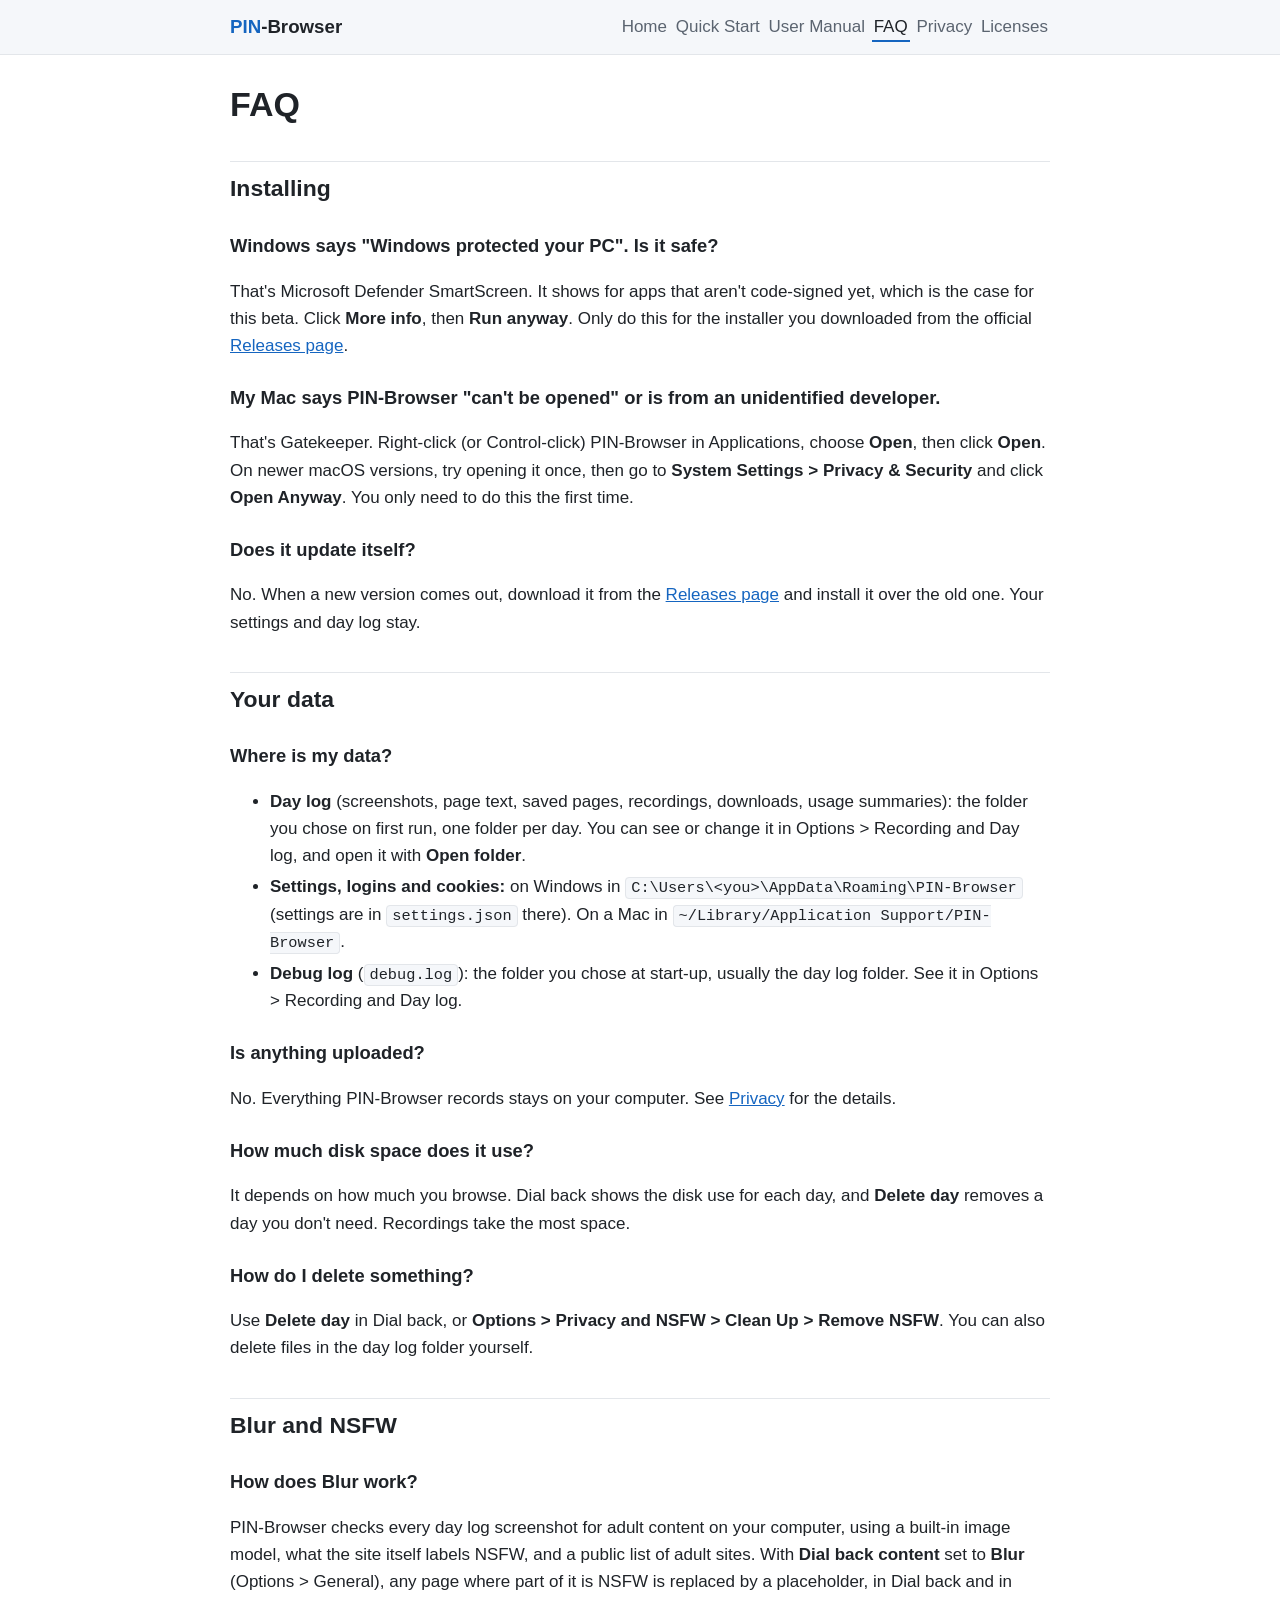
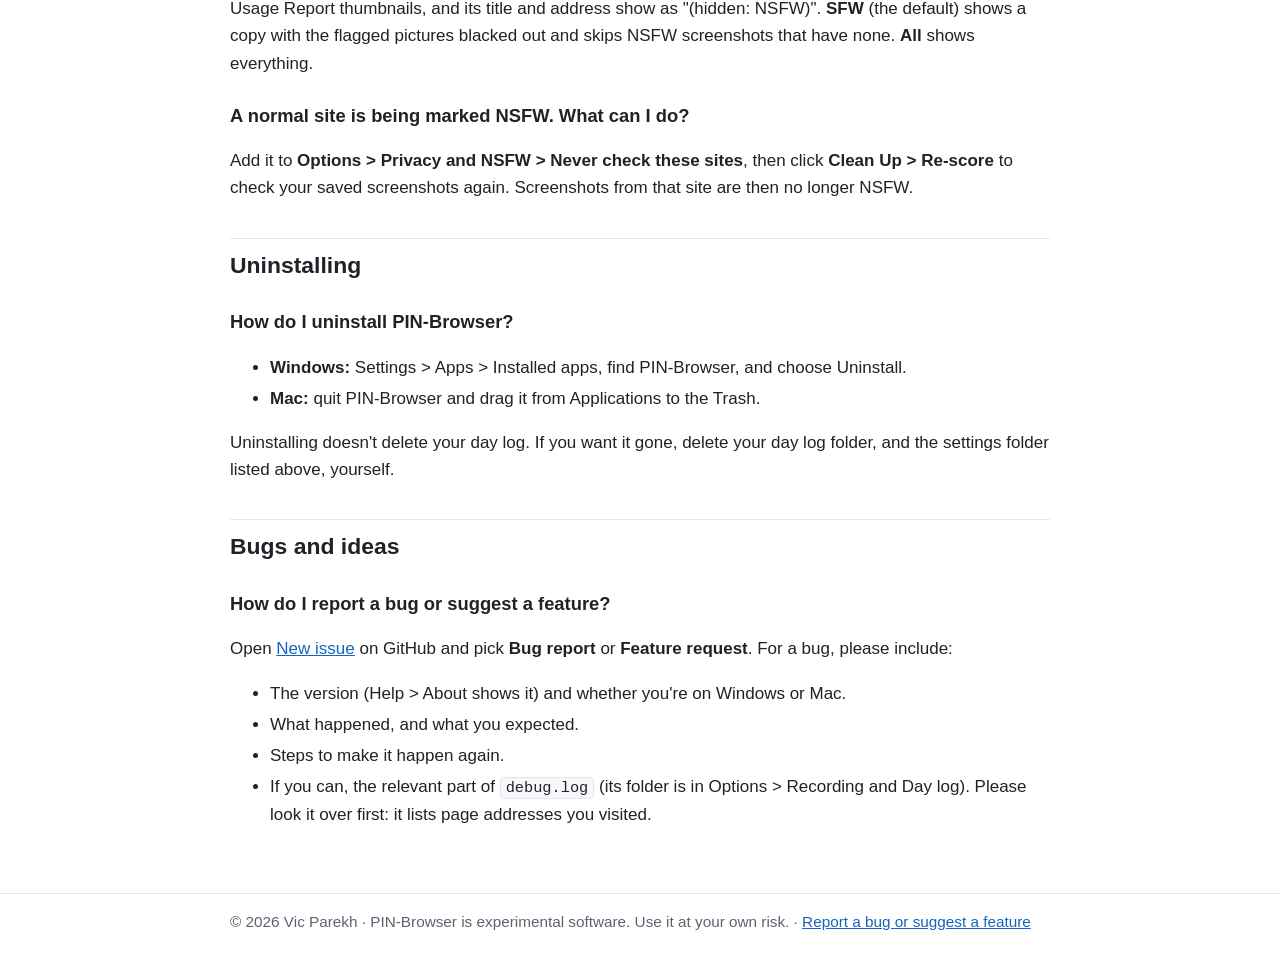
==== faq.html @ 9741715a "Add the PIN-Browser documentation site at the repo root. GitHub Pages can serve these pages from mai" ====
<!DOCTYPE html>
<html lang="en">
<head>
  <meta charset="utf-8">
  <meta name="viewport" content="width=device-width, initial-scale=1">
  <title>FAQ - PIN-Browser</title>
  <link rel="stylesheet" href="style.css">
</head>
<body>
<header class="site">
  <div class="wrap">
    <a class="brand" href="index.html"><span>PIN</span>-Browser</a>
    <nav>
      <a href="index.html">Home</a>
      <a href="quickstart.html">Quick Start</a>
      <a href="manual.html">User Manual</a>
      <a href="faq.html" class="here">FAQ</a>
      <a href="privacy.html">Privacy</a>
      <a href="licenses.html">Licenses</a>
    </nav>
  </div>
</header>
<main class="wrap">
<h1>FAQ</h1>

<h2>Installing</h2>
<h3>Windows says "Windows protected your PC". Is it safe?</h3>
<p>That's Microsoft Defender SmartScreen. It shows for apps that aren't code-signed yet, which is the case for this beta. Click <strong>More info</strong>, then <strong>Run anyway</strong>. Only do this for the installer you downloaded from the official <a href="https://github.com/vic-parekh/pin-browser-site/releases">Releases page</a>.</p>
<h3>My Mac says PIN-Browser "can't be opened" or is from an unidentified developer.</h3>
<p>That's Gatekeeper. Right-click (or Control-click) PIN-Browser in Applications, choose <strong>Open</strong>, then click <strong>Open</strong>. On newer macOS versions, try opening it once, then go to <strong>System Settings &gt; Privacy &amp; Security</strong> and click <strong>Open Anyway</strong>. You only need to do this the first time.</p>
<h3>Does it update itself?</h3>
<p>No. When a new version comes out, download it from the <a href="https://github.com/vic-parekh/pin-browser-site/releases">Releases page</a> and install it over the old one. Your settings and day log stay.</p>

<h2>Your data</h2>
<h3>Where is my data?</h3>
<ul>
  <li><strong>Day log</strong> (screenshots, page text, saved pages, recordings, downloads, usage summaries): the folder you chose on first run, one folder per day. You can see or change it in Options &gt; Recording and Day log, and open it with <strong>Open folder</strong>.</li>
  <li><strong>Settings, logins and cookies:</strong> on Windows in <code>C:\Users\&lt;you&gt;\AppData\Roaming\PIN-Browser</code> (settings are in <code>settings.json</code> there). On a Mac in <code>~/Library/Application Support/PIN-Browser</code>.</li>
  <li><strong>Debug log</strong> (<code>debug.log</code>): the folder you chose at start-up, usually the day log folder. See it in Options &gt; Recording and Day log.</li>
</ul>
<h3>Is anything uploaded?</h3>
<p>No. Everything PIN-Browser records stays on your computer. See <a href="privacy.html">Privacy</a> for the details.</p>
<h3>How much disk space does it use?</h3>
<p>It depends on how much you browse. Dial back shows the disk use for each day, and <strong>Delete day</strong> removes a day you don't need. Recordings take the most space.</p>
<h3>How do I delete something?</h3>
<p>Use <strong>Delete day</strong> in Dial back, or <strong>Options &gt; Privacy and NSFW &gt; Clean Up &gt; Remove NSFW</strong>. You can also delete files in the day log folder yourself.</p>

<h2>Blur and NSFW</h2>
<h3>How does Blur work?</h3>
<p>PIN-Browser checks every day log screenshot for adult content on your computer, using a built-in image model, what the site itself labels NSFW, and a public list of adult sites. With <strong>Dial back content</strong> set to <strong>Blur</strong> (Options &gt; General), any page where part of it is NSFW is replaced by a placeholder, in Dial back and in Usage Report thumbnails, and its title and address show as "(hidden: NSFW)". <strong>SFW</strong> (the default) shows a copy with the flagged pictures blacked out and skips NSFW screenshots that have none. <strong>All</strong> shows everything.</p>
<h3>A normal site is being marked NSFW. What can I do?</h3>
<p>Add it to <strong>Options &gt; Privacy and NSFW &gt; Never check these sites</strong>, then click <strong>Clean Up &gt; Re-score</strong> to check your saved screenshots again. Screenshots from that site are then no longer NSFW.</p>

<h2>Uninstalling</h2>
<h3>How do I uninstall PIN-Browser?</h3>
<ul>
  <li><strong>Windows:</strong> Settings &gt; Apps &gt; Installed apps, find PIN-Browser, and choose Uninstall.</li>
  <li><strong>Mac:</strong> quit PIN-Browser and drag it from Applications to the Trash.</li>
</ul>
<p>Uninstalling doesn't delete your day log. If you want it gone, delete your day log folder, and the settings folder listed above, yourself.</p>

<h2>Bugs and ideas</h2>
<h3>How do I report a bug or suggest a feature?</h3>
<p>Open <a href="https://github.com/vic-parekh/pin-browser-site/issues/new/choose">New issue</a> on GitHub and pick <strong>Bug report</strong> or <strong>Feature request</strong>. For a bug, please include:</p>
<ul>
  <li>The version (Help &gt; About shows it) and whether you're on Windows or Mac.</li>
  <li>What happened, and what you expected.</li>
  <li>Steps to make it happen again.</li>
  <li>If you can, the relevant part of <code>debug.log</code> (its folder is in Options &gt; Recording and Day log). Please look it over first: it lists page addresses you visited.</li>
</ul>

</main>
<footer class="site">
  <div class="wrap">&copy; 2026 Vic Parekh &middot; PIN-Browser is experimental software. Use it at your own risk. &middot; <a href="https://github.com/vic-parekh/pin-browser-site/issues/new/choose">Report a bug or suggest a feature</a></div>
</footer>
</body>
</html>
---- style.css ----
/* PIN-Browser docs site: one shared stylesheet */
:root { --ink: #1f2328; --muted: #5b6470; --accent: #1565c0; --line: #e3e6ea; --bg: #ffffff; --soft: #f5f7fa; }
* { box-sizing: border-box; }
html { font-size: 17px; }
body { margin: 0; color: var(--ink); background: var(--bg); font-family: -apple-system, "Segoe UI", Roboto, Helvetica, Arial, sans-serif; line-height: 1.6; }
header.site { border-bottom: 1px solid var(--line); background: var(--soft); }
header.site .wrap { display: flex; flex-wrap: wrap; align-items: center; gap: 6px 18px; padding: 12px 20px; }
header.site .brand { font-weight: 700; font-size: 1.1rem; color: var(--ink); text-decoration: none; margin-right: auto; }
header.site .brand span { color: var(--accent); }
nav a { color: var(--muted); text-decoration: none; padding: 4px 2px; border-bottom: 2px solid transparent; }
nav a:hover { color: var(--ink); }
nav a.here { color: var(--ink); border-bottom-color: var(--accent); }
.wrap { max-width: 860px; margin: 0 auto; }
main.wrap { padding: 28px 20px 48px; }
h1 { font-size: 2rem; line-height: 1.25; margin: 0 0 12px; }
h2 { font-size: 1.35rem; margin: 36px 0 10px; padding-top: 8px; border-top: 1px solid var(--line); }
h3 { font-size: 1.08rem; margin: 24px 0 6px; }
p.lead { font-size: 1.12rem; color: var(--muted); }
a { color: var(--accent); }
code, kbd { font-family: ui-monospace, Consolas, Menlo, monospace; font-size: .9em; background: var(--soft); border: 1px solid var(--line); border-radius: 4px; padding: 1px 5px; }
kbd { white-space: nowrap; }
table { border-collapse: collapse; width: 100%; margin: 10px 0 18px; font-size: .95rem; }
th, td { border-bottom: 1px solid var(--line); padding: 8px 10px; text-align: left; vertical-align: top; }
th { background: var(--soft); }
.note { background: #fff8e1; border: 1px solid #ffe082; border-radius: 8px; padding: 12px 16px; margin: 16px 0; }
.good { background: #e8f5e9; border: 1px solid #a5d6a7; border-radius: 8px; padding: 12px 16px; margin: 16px 0; }
.cards { display: grid; grid-template-columns: repeat(auto-fit, minmax(230px, 1fr)); gap: 14px; margin: 18px 0; }
.card { border: 1px solid var(--line); border-radius: 10px; padding: 14px 16px; background: var(--bg); }
.card h3 { margin-top: 0; }
.button { display: inline-block; background: var(--accent); color: #fff; text-decoration: none; padding: 10px 18px; border-radius: 8px; font-weight: 600; }
.button:hover { background: #0d47a1; }
ol li, ul li { margin: 4px 0; }
footer.site { border-top: 1px solid var(--line); color: var(--muted); font-size: .9rem; }
footer.site .wrap { padding: 16px 20px 28px; }
@media (max-width: 600px) { html { font-size: 16px; } h1 { font-size: 1.6rem; } }
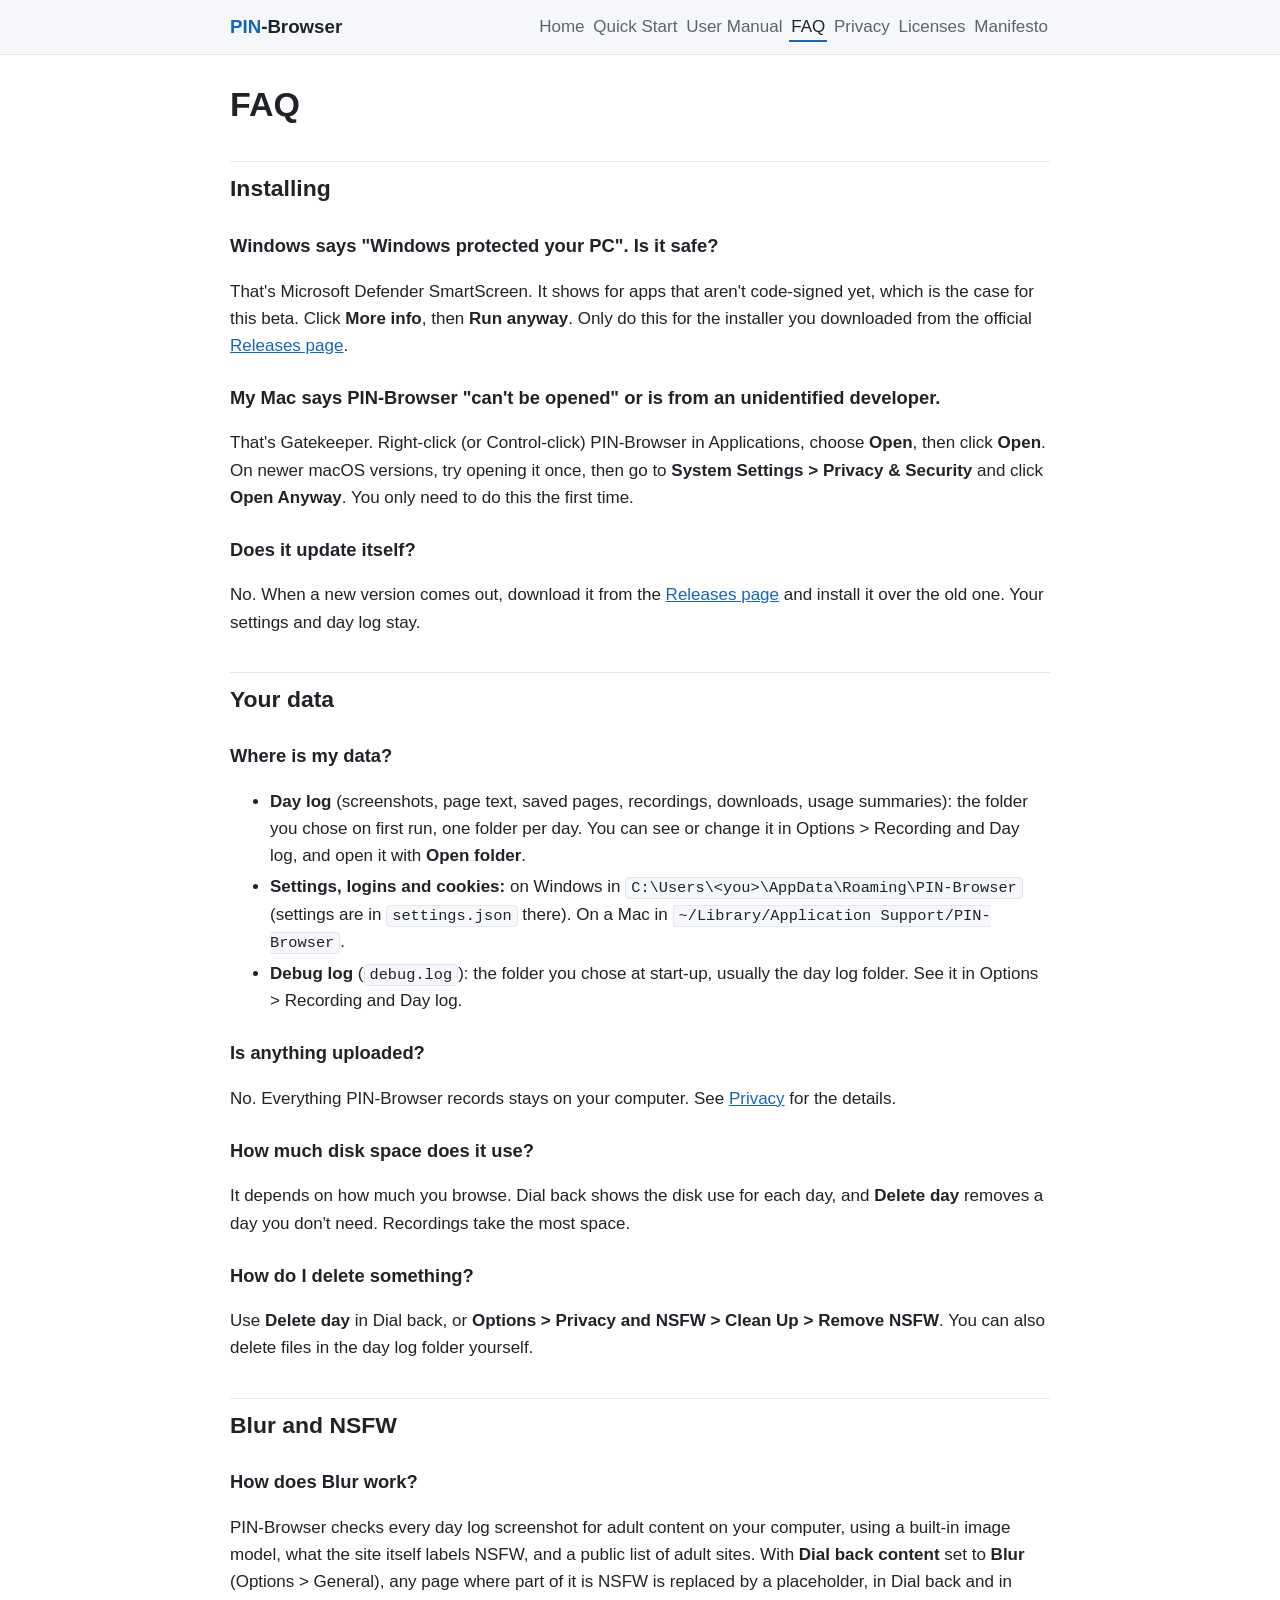
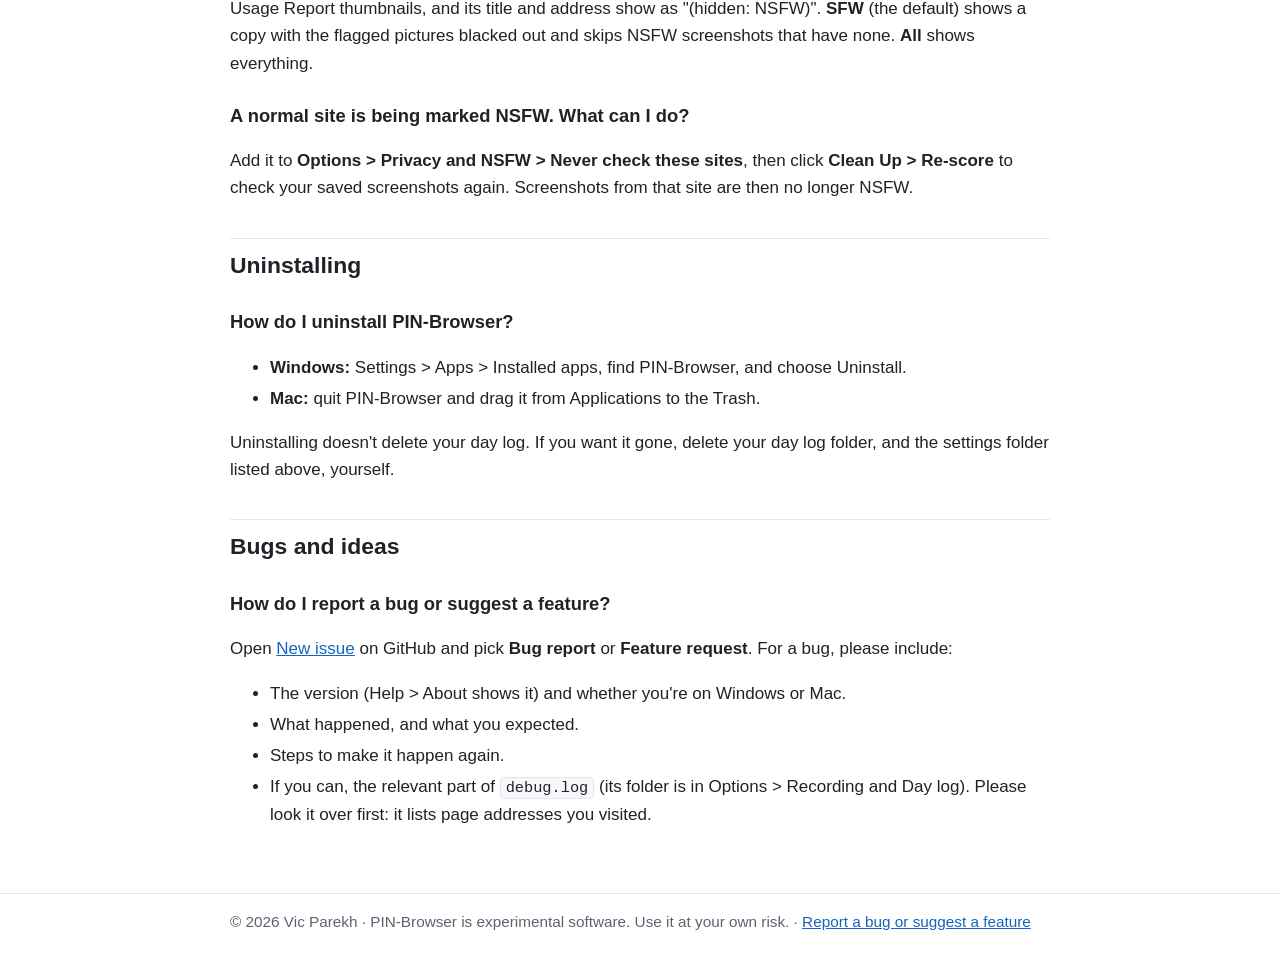
==== commit ec456f7b: "Add PIN-Browser Manifesto page with 145 verified research references; link it from the site nav" ====
--- a/faq.html
+++ b/faq.html
@@ -17,6 +17,7 @@
       <a href="faq.html" class="here">FAQ</a>
       <a href="privacy.html">Privacy</a>
       <a href="licenses.html">Licenses</a>
+      <a href="manifesto.html">Manifesto</a>
     </nav>
   </div>
 </header>
--- a/style.css
+++ b/style.css
@@ -33,3 +33,12 @@
 footer.site { border-top: 1px solid var(--line); color: var(--muted); font-size: .9rem; }
 footer.site .wrap { padding: 16px 20px 28px; }
 @media (max-width: 600px) { html { font-size: 16px; } h1 { font-size: 1.6rem; } }
+/* Manifesto page */
+.manifesto > p, .manifesto > ul li { font-size: 1.04rem; }
+.manifesto sup { line-height: 0; font-size: .7em; }
+.manifesto sup a { text-decoration: none; }
+.manifesto .signature { margin-top: 28px; font-style: italic; font-weight: 600; }
+.manifesto .refs-note { color: var(--muted); }
+.manifesto ol.refs { font-size: .86rem; color: var(--muted); padding-left: 2.6em; }
+.manifesto ol.refs li { margin: 6px 0; overflow-wrap: anywhere; }
+.manifesto ol.refs li:target { background: #fff8e1; }
